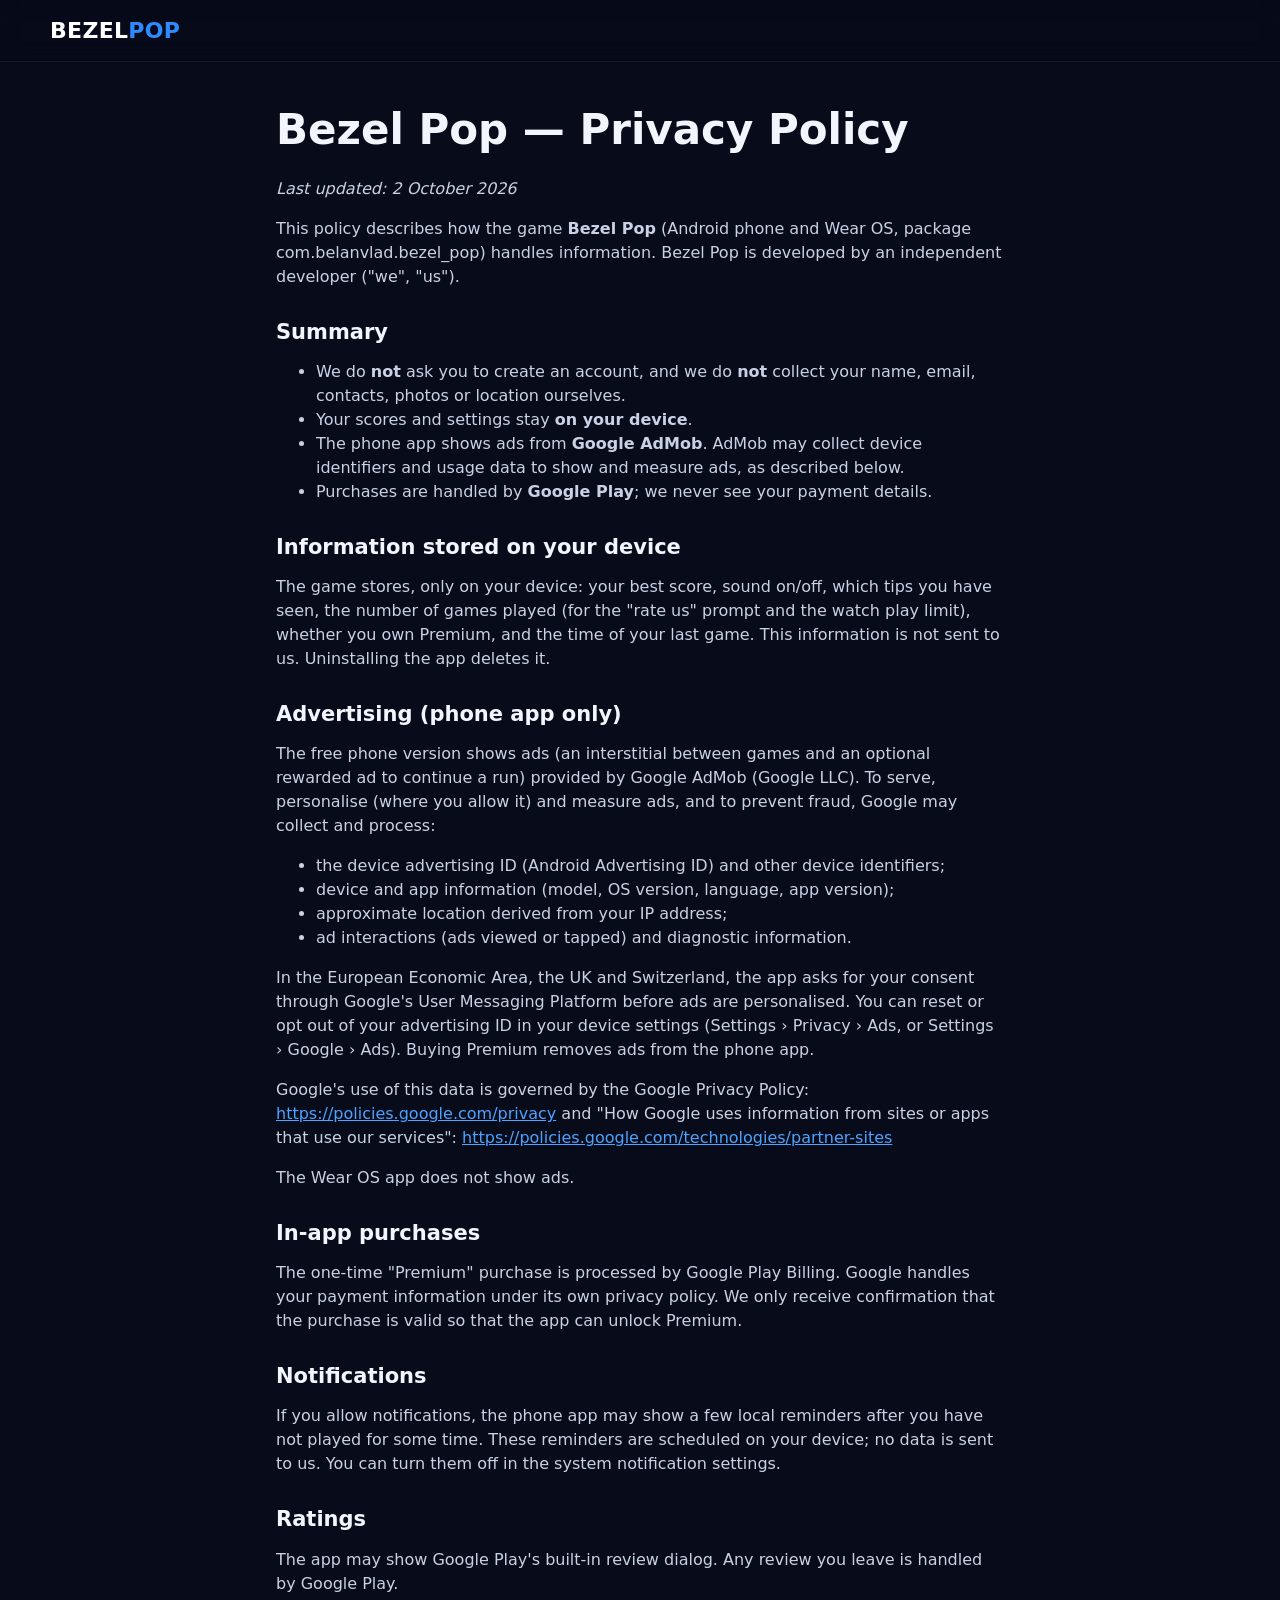
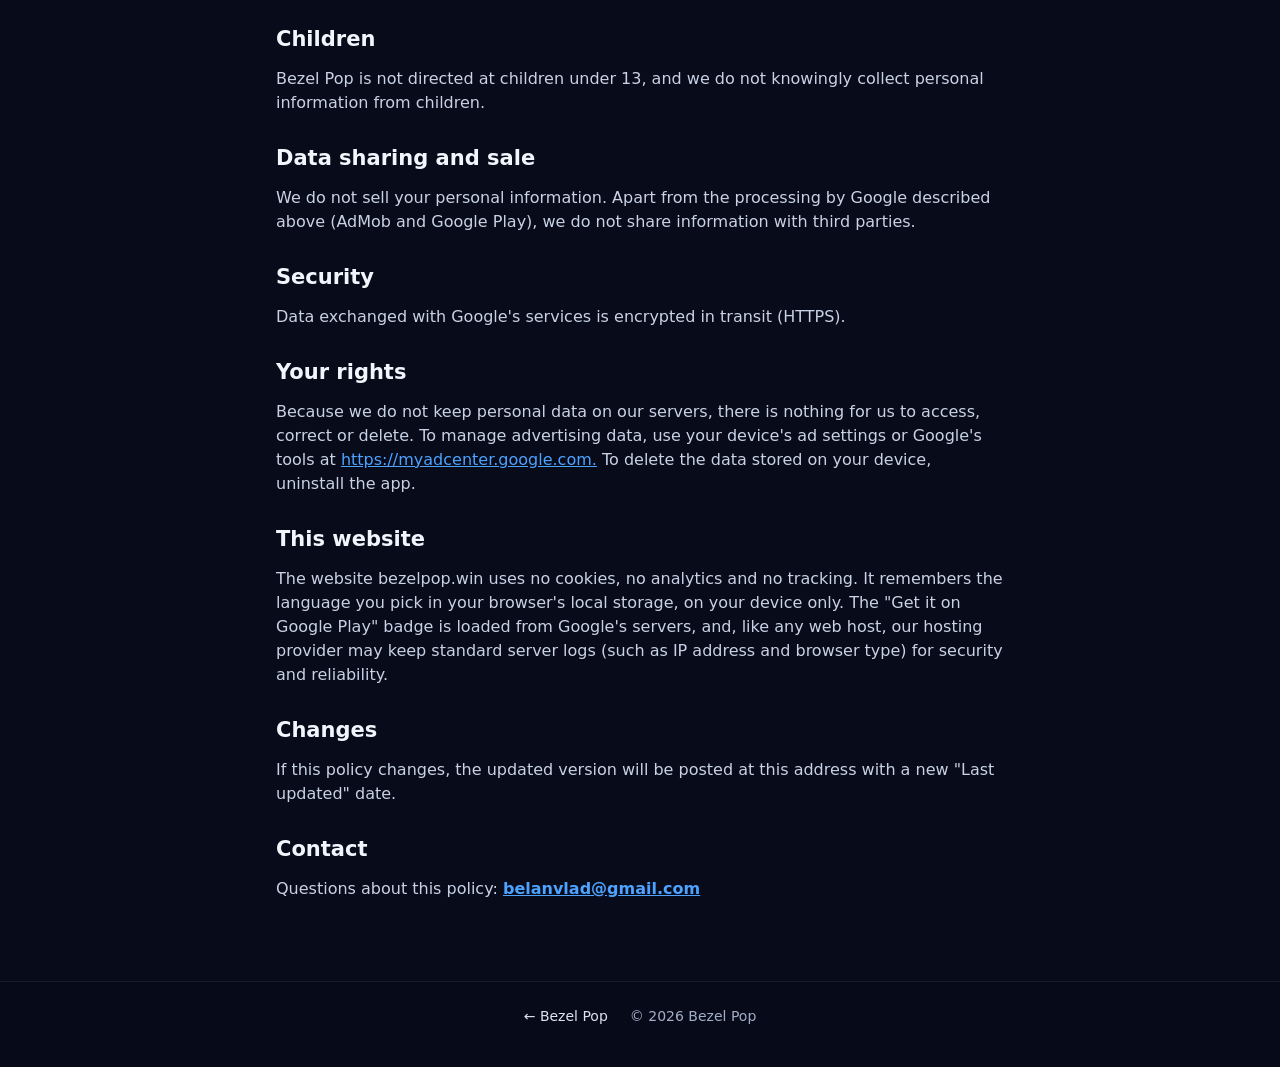
==== privacy/index.html @ d66e941f "Bezel Pop landing page" ====
<!doctype html>
<html lang="en">
<head>
<meta charset="utf-8">
<meta name="viewport" content="width=device-width, initial-scale=1">
<title>Privacy Policy — Bezel Pop</title>
<link rel="canonical" href="https://bezelpop.win/privacy/">
<meta name="theme-color" content="#070B1A">
<link rel="icon" type="image/png" href="../img/favicon-64.png">
<link rel="stylesheet" href="../style.css">
<style>
  .policy { max-width: 760px; margin: 0 auto; padding: 36px 16px 64px; }
  .policy h1 { font-size: clamp(30px, 5vw, 42px); font-weight: 900; margin: 0 0 6px; }
  .policy h2 { font-size: 21px; margin: 32px 0 8px; }
  .policy p, .policy li { color: #C9D2E4; }
  .policy a { word-break: break-word; }
</style>
</head>
<body>
<header class="nav"><a class="mark" href="../"><span>BEZEL</span><b>POP</b></a></header>
<main class="policy">
<h1>Bezel Pop — Privacy Policy</h1>
<p><em>Last updated: 2 October 2026</em></p>
<p>This policy describes how the game <strong>Bezel Pop</strong> (Android phone and Wear OS, package com.belanvlad.bezel_pop) handles information. Bezel Pop is developed by an independent developer (&quot;we&quot;, &quot;us&quot;).</p>
<h2>Summary</h2>
<ul>
<li>We do <strong>not</strong> ask you to create an account, and we do <strong>not</strong> collect your name, email, contacts, photos or location ourselves.</li>
<li>Your scores and settings stay <strong>on your device</strong>.</li>
<li>The phone app shows ads from <strong>Google AdMob</strong>. AdMob may collect device identifiers and usage data to show and measure ads, as described below.</li>
<li>Purchases are handled by <strong>Google Play</strong>; we never see your payment details.</li>
</ul>
<h2>Information stored on your device</h2>
<p>The game stores, only on your device: your best score, sound on/off, which tips you have seen, the number of games played (for the &quot;rate us&quot; prompt and the watch play limit), whether you own Premium, and the time of your last game. This information is not sent to us. Uninstalling the app deletes it.</p>
<h2>Advertising (phone app only)</h2>
<p>The free phone version shows ads (an interstitial between games and an optional rewarded ad to continue a run) provided by Google AdMob (Google LLC). To serve, personalise (where you allow it) and measure ads, and to prevent fraud, Google may collect and process:</p>
<ul>
<li>the device advertising ID (Android Advertising ID) and other device identifiers;</li>
<li>device and app information (model, OS version, language, app version);</li>
<li>approximate location derived from your IP address;</li>
<li>ad interactions (ads viewed or tapped) and diagnostic information.</li>
</ul>
<p>In the European Economic Area, the UK and Switzerland, the app asks for your consent through Google&#x27;s User Messaging Platform before ads are personalised. You can reset or opt out of your advertising ID in your device settings (Settings › Privacy › Ads, or Settings › Google › Ads). Buying Premium removes ads from the phone app.</p>
<p>Google&#x27;s use of this data is governed by the Google Privacy Policy: <a href="https://policies.google.com/privacy">https://policies.google.com/privacy</a> and &quot;How Google uses information from sites or apps that use our services&quot;: <a href="https://policies.google.com/technologies/partner-sites">https://policies.google.com/technologies/partner-sites</a></p>
<p>The Wear OS app does not show ads.</p>
<h2>In-app purchases</h2>
<p>The one-time &quot;Premium&quot; purchase is processed by Google Play Billing. Google handles your payment information under its own privacy policy. We only receive confirmation that the purchase is valid so that the app can unlock Premium.</p>
<h2>Notifications</h2>
<p>If you allow notifications, the phone app may show a few local reminders after you have not played for some time. These reminders are scheduled on your device; no data is sent to us. You can turn them off in the system notification settings.</p>
<h2>Ratings</h2>
<p>The app may show Google Play&#x27;s built-in review dialog. Any review you leave is handled by Google Play.</p>
<h2>Children</h2>
<p>Bezel Pop is not directed at children under 13, and we do not knowingly collect personal information from children.</p>
<h2>Data sharing and sale</h2>
<p>We do not sell your personal information. Apart from the processing by Google described above (AdMob and Google Play), we do not share information with third parties.</p>
<h2>Security</h2>
<p>Data exchanged with Google&#x27;s services is encrypted in transit (HTTPS).</p>
<h2>Your rights</h2>
<p>Because we do not keep personal data on our servers, there is nothing for us to access, correct or delete. To manage advertising data, use your device&#x27;s ad settings or Google&#x27;s tools at <a href="https://myadcenter.google.com.">https://myadcenter.google.com.</a> To delete the data stored on your device, uninstall the app.</p>
<h2>This website</h2>
<p>The website bezelpop.win uses no cookies, no analytics and no tracking. It remembers the language you pick in your browser&#x27;s local storage, on your device only. The &quot;Get it on Google Play&quot; badge is loaded from Google&#x27;s servers, and, like any web host, our hosting provider may keep standard server logs (such as IP address and browser type) for security and reliability.</p>
<h2>Changes</h2>
<p>If this policy changes, the updated version will be posted at this address with a new &quot;Last updated&quot; date.</p>
<h2>Contact</h2>
<p>Questions about this policy: <strong><a href="mailto:belanvlad@gmail.com">belanvlad@gmail.com</a></strong></p>
</main>
<footer class="foot"><a href="../">← Bezel Pop</a><span>© 2026 Bezel Pop</span></footer>
</body>
</html>
---- style.css ----
:root {
  --bg: #070B1A;
  --text: #F2F5FC;
  --muted: #A3AEC6;
  --blue: #2E8BFF;
  --blue2: #4DA3FF;
  --red: #FF4757;
  --green: #4CD964;
  --yellow: #FFC94D;
  --violet: #A970FF;
  --pink: #FF4F9A;
  --glass: rgba(18, 26, 52, .62);
  --edge: rgba(120, 170, 255, .18);
  color-scheme: dark;
}

* { box-sizing: border-box; }
html { scroll-behavior: smooth; }
body {
  position: relative; margin: 0; background: var(--bg); color: var(--text);
  font-family: system-ui, -apple-system, "Segoe UI", Roboto, "Helvetica Neue", Arial, sans-serif;
  line-height: 1.5; -webkit-font-smoothing: antialiased; overflow-x: hidden;
}
img { max-width: 100%; display: block; }
a { color: var(--blue2); }

/* ---------- neon background: big soft glossy blobs ---------- */
.bg { position: absolute; inset: 0; z-index: -1; overflow: hidden; pointer-events: none;
  background: radial-gradient(1100px 700px at 70% 10%, #1A1F5C 0%, transparent 60%),
              radial-gradient(900px 600px at 0% 60%, #2A0F4D 0%, transparent 60%), var(--bg); }
.blob {
  --c: var(--blue);
  position: absolute; left: var(--x); top: var(--y); width: var(--s); height: var(--s);
  transform: translate(-50%, -50%); border-radius: 50%; opacity: .8; filter: blur(1.5px);
  background:
    radial-gradient(circle at 34% 30%, rgba(255, 255, 255, .55) 0 6%, transparent 18%),
    radial-gradient(circle at 40% 36%, color-mix(in srgb, var(--c) 60%, #fff) 0%, var(--c) 45%, color-mix(in srgb, var(--c) 55%, #000) 80%, transparent 82%);
  box-shadow: 0 0 120px color-mix(in srgb, var(--c) 45%, transparent);
}
.blob.blue { --c: #2E6BFF; } .blob.pink { --c: #FF2E88; } .blob.green { --c: #2BD46A; }
.blob.yellow { --c: #FFB21E; } .blob.violet { --c: #8A3CFF; } .blob.red { --c: #FF3B4E; opacity: .55; }

/* ---------- nav ---------- */
.nav {
  position: sticky; top: 0; z-index: 10; display: flex; align-items: center; gap: 28px;
  padding: 14px max(16px, calc((100vw - 1180px) / 2));
  background: rgba(7, 11, 26, .62); backdrop-filter: blur(12px); border-bottom: 1px solid rgba(255, 255, 255, .06);
}
.mark { text-decoration: none; font-weight: 900; font-size: 22px; letter-spacing: .3px; color: #fff; }
.mark b, .headline span { color: var(--blue); }
.links { display: flex; gap: 26px; }
.links a { color: #DCE3F2; text-decoration: none; font-weight: 600; font-size: 15px; }
.links a:hover { color: #fff; }
.nav-right { margin-left: auto; display: flex; align-items: center; gap: 14px; }
.langs { display: flex; gap: 2px; }
.langs button { background: none; border: 0; color: var(--muted); font: 700 12px/1 inherit; padding: 7px 8px; border-radius: 999px; cursor: pointer; }
.langs button[aria-pressed="true"] { color: #fff; background: rgba(255, 255, 255, .1); }
.btn {
  background: linear-gradient(180deg, #3B9BFF, #1C6FF0); color: #fff; text-decoration: none; font-weight: 800;
  padding: 11px 20px; border-radius: 999px; box-shadow: 0 6px 24px rgba(46, 139, 255, .45); white-space: nowrap;
}

main { padding: 0 16px; }
section { max-width: 1180px; margin: 0 auto; }

/* ---------- hero ---------- */
.hero { display: grid; grid-template-columns: 1fr 1.08fr; align-items: center; gap: 10px; padding: 34px 0 10px; }
.eyebrow { margin: 0 0 12px; font-size: 13px; font-weight: 800; letter-spacing: .14em; text-transform: uppercase; color: #C9D3EA; }
.headline { margin: 0; font-weight: 900; font-size: clamp(46px, 6.4vw, 84px); line-height: .98; letter-spacing: -1.5px; white-space: nowrap; }
.lead { font-size: clamp(16px, 1.7vw, 19px); color: #D5DCEC; max-width: 470px; margin: 18px 0 24px; }
.cta { display: flex; gap: 12px; flex-wrap: wrap; }
.badge img { height: 76px; width: auto; margin: -11px; }
.optimized { display: flex; align-items: center; gap: 10px; color: #C9D3EA; font-weight: 600; margin: 26px 0 0; }
.optimized svg { width: 26px; height: 26px; color: #8FA3C8; }
.hero-art img {
  width: 100%;
  -webkit-mask-image: radial-gradient(closest-side, #000 72%, transparent 100%);
  mask-image: radial-gradient(closest-side, #000 72%, transparent 100%);
}

/* ---------- screenshot tiles ---------- */
.shots { display: grid; grid-template-columns: repeat(5, 1fr); gap: 16px; padding: 18px 0 8px; }
.shots figure { margin: 0; }
.shots img {
  aspect-ratio: 1; object-fit: cover; width: 100%; border-radius: 18px;
  border: 2px solid rgba(77, 163, 255, .7);
  box-shadow: 0 0 24px rgba(46, 139, 255, .35), inset 0 0 0 1px rgba(255, 255, 255, .05);
}
.shots figure:nth-child(2) img { border-color: rgba(169, 112, 255, .8); box-shadow: 0 0 24px rgba(169, 112, 255, .35); }
.shots figure:nth-child(3) img { border-color: rgba(255, 140, 50, .85); box-shadow: 0 0 24px rgba(255, 122, 26, .4); }
.shots figure:nth-child(5) img { border-color: rgba(255, 71, 87, .75); box-shadow: 0 0 24px rgba(255, 71, 87, .35); }
.shots figcaption { margin-top: 10px; text-align: center; font-weight: 800; font-size: 14px; }

/* ---------- blocks / tiles ---------- */
.block { padding: 46px 0 4px; }
h2 { font-size: clamp(26px, 3.2vw, 34px); line-height: 1.1; margin: 0 0 18px; font-weight: 900; }
.row { display: grid; gap: 14px; }
.row.three { grid-template-columns: repeat(3, 1fr); }
.row.four { grid-template-columns: repeat(4, 1fr); }
.tile {
  display: flex; align-items: center; gap: 18px; padding: 18px 20px;
  background: var(--glass); border: 1px solid var(--edge); border-radius: 18px;
  backdrop-filter: blur(10px); box-shadow: 0 10px 30px rgba(0, 0, 0, .25);
}
.tile h3 { margin: 0 0 4px; font-size: 18px; font-weight: 900; }
.tile p { margin: 0; color: var(--muted); font-size: 14.5px; }
.tile.compact { align-items: flex-start; }
.sym { width: 34px; height: 34px; flex: 0 0 auto; filter: drop-shadow(0 0 8px rgba(255, 255, 255, .15)); }
.ico { flex: 0 0 auto; min-width: 74px; display: flex; align-items: center; justify-content: center; }
.ico.balls { display: grid; grid-template-columns: repeat(2, 30px); gap: 2px; }
.ico.balls.line { display: flex; gap: 3px; }
.ico.x8 { font-size: 44px; font-weight: 900; color: var(--yellow); text-shadow: 0 0 16px rgba(255, 140, 30, .7); }

/* glossy balls — same palette & lighting as the game */
.b {
  --c: var(--blue2); display: inline-block; width: 30px; height: 30px; border-radius: 50%;
  background:
    radial-gradient(circle at 33% 28%, rgba(255, 255, 255, .95) 0 7%, transparent 9%),
    radial-gradient(circle at 36% 32%, color-mix(in srgb, var(--c) 55%, #fff) 0%, var(--c) 48%, color-mix(in srgb, var(--c) 62%, #000) 100%);
  box-shadow: 0 3px 8px rgba(0, 0, 0, .45), 0 0 14px color-mix(in srgb, var(--c) 40%, transparent);
}
.b.red { --c: var(--red); } .b.blue { --c: var(--blue2); } .b.green { --c: var(--green); }
.b.yellow { --c: var(--yellow); } .b.violet { --c: var(--violet); }
.b.big { width: 62px; height: 62px; }
.b.stone {
  background: radial-gradient(circle at 34% 30%, rgba(255, 255, 255, .4) 0 6%, transparent 8%),
              radial-gradient(circle at 38% 34%, #D9DBDF 0%, #B7BBC3 50%, #7A7F89 100%);
  box-shadow: 0 3px 8px rgba(0, 0, 0, .45);
}
.b.rainbow {
  background: radial-gradient(circle at 33% 28%, rgba(255, 255, 255, .9) 0 7%, transparent 9%),
              radial-gradient(circle at 40% 35%, rgba(255, 255, 255, .35), transparent 55%),
              conic-gradient(var(--red), var(--yellow), var(--green), var(--blue2), var(--violet), var(--red));
  animation: spin 6s linear infinite; box-shadow: 0 0 22px rgba(169, 112, 255, .5);
}
.b.eight {
  display: inline-grid; place-items: center;
  background: radial-gradient(circle at 33% 28%, rgba(255, 255, 255, .7) 0 6%, transparent 8%),
              radial-gradient(circle at 38% 34%, #5B616D 0%, #1B1E24 50%, #050608 100%);
  box-shadow: 0 0 0 2px rgba(255, 255, 255, .3), 0 0 26px rgba(255, 122, 26, .65);
}
.b.eight span { width: 46%; height: 46%; border-radius: 50%; background: #F7F7F2; color: #111;
  display: grid; place-items: center; font-weight: 900; font-size: 19px; transform: translate(-6%, -8%); }
@keyframes spin { to { transform: rotate(360deg); } }

/* ---------- watch ---------- */
.watch { display: grid; grid-template-columns: 1fr 1.05fr; gap: 36px; align-items: center; }
.devices { position: relative; height: 380px; }
.watchface {
  position: absolute; left: 2%; top: 30px; width: 270px; height: 270px; border-radius: 50%; padding: 18px;
  background: repeating-conic-gradient(#2A3040 0 2deg, #171B26 2deg 5deg);
  box-shadow: 0 0 0 6px #10131C, 0 24px 60px rgba(0, 0, 0, .6), 0 0 40px rgba(46, 139, 255, .25);
}
.watchface img { width: 100%; height: 100%; border-radius: 50%; object-fit: cover; }
.phone {
  position: absolute; left: 42%; top: 0; width: 200px; aspect-ratio: 9 / 18; border-radius: 30px; padding: 8px;
  background: #0C0F18; transform: rotate(10deg);
  box-shadow: 0 0 0 2px #2B3346, 0 30px 70px rgba(0, 0, 0, .6), 0 0 50px rgba(169, 112, 255, .25);
}
.phone img { width: 100%; height: 100%; object-fit: cover; object-position: center 60%; border-radius: 23px; }
.watch-text p { color: #D5DCEC; font-size: 17px; }
.checks { list-style: none; padding: 0; margin: 16px 0 0; }
.checks li { position: relative; padding-left: 32px; margin: 10px 0; color: #DCE3F2; }
.checks li::before {
  content: ""; position: absolute; left: 0; top: 2px; width: 20px; height: 20px; border-radius: 50%;
  background: var(--blue) url("data:image/svg+xml,%3Csvg xmlns='http://www.w3.org/2000/svg' viewBox='0 0 20 20'%3E%3Cpath d='M5 10.5l3 3 7-7' fill='none' stroke='white' stroke-width='2.4' stroke-linecap='round' stroke-linejoin='round'/%3E%3C/svg%3E") center/14px no-repeat;
}

/* ---------- FAQ ---------- */
.faq details { background: var(--glass); border: 1px solid var(--edge); border-radius: 14px; margin: 10px 0; backdrop-filter: blur(10px); }
.faq summary { cursor: pointer; padding: 16px 20px; font-weight: 800; list-style: none; display: flex; justify-content: space-between; gap: 12px; }
.faq summary::-webkit-details-marker { display: none; }
.faq summary::after { content: "+"; color: var(--blue2); font-size: 22px; line-height: 1; }
.faq details[open] summary::after { content: "−"; }
.faq details p { margin: 0; padding: 0 20px 16px; color: var(--muted); }

/* ---------- final / footer ---------- */
.final { text-align: center; padding: 60px 0 36px; display: grid; justify-items: center; gap: 12px; }
.foot {
  display: flex; flex-wrap: wrap; gap: 10px 22px; justify-content: center; align-items: center;
  padding: 24px 16px 40px; border-top: 1px solid rgba(255, 255, 255, .07); color: var(--muted); font-size: 14px;
  background: rgba(7, 11, 26, .6);
}
.foot a { color: #DCE3F2; text-decoration: none; }
.foot small { flex-basis: 100%; text-align: center; opacity: .6; font-size: 12px; }

/* ---------- responsive ---------- */
@media (max-width: 1020px) { .links { display: none; } .row.four { grid-template-columns: repeat(2, 1fr); } }
@media (max-width: 880px) {
  .hero { grid-template-columns: 1fr; text-align: center; padding-top: 6px; }
  .hero-art { order: -1; margin: 0 -16px; }
  .hero-art img { border-radius: 0; }
  .lead { margin-left: auto; margin-right: auto; }
  .cta, .optimized { justify-content: center; }
  .headline { white-space: normal; }
  .shots { grid-template-columns: repeat(5, minmax(130px, 1fr)); overflow-x: auto; margin: 0 -16px; padding-left: 16px; padding-right: 16px; }
  .row.three, .row.four { grid-template-columns: 1fr; }
  .watch { grid-template-columns: 1fr; }
  .devices { height: 330px; max-width: 420px; width: 100%; margin: 0 auto; }
  .watchface { width: 220px; height: 220px; left: 0; }
  .phone { width: 160px; left: auto; right: 4%; }
  .blob { opacity: .55; }
}
@media (max-width: 520px) { .nav { gap: 10px; } .btn { padding: 9px 14px; font-size: 13px; } }
@media (max-width: 400px) { .btn { display: none; } }
@media (prefers-reduced-motion: reduce) { .b.rainbow { animation: none; } }
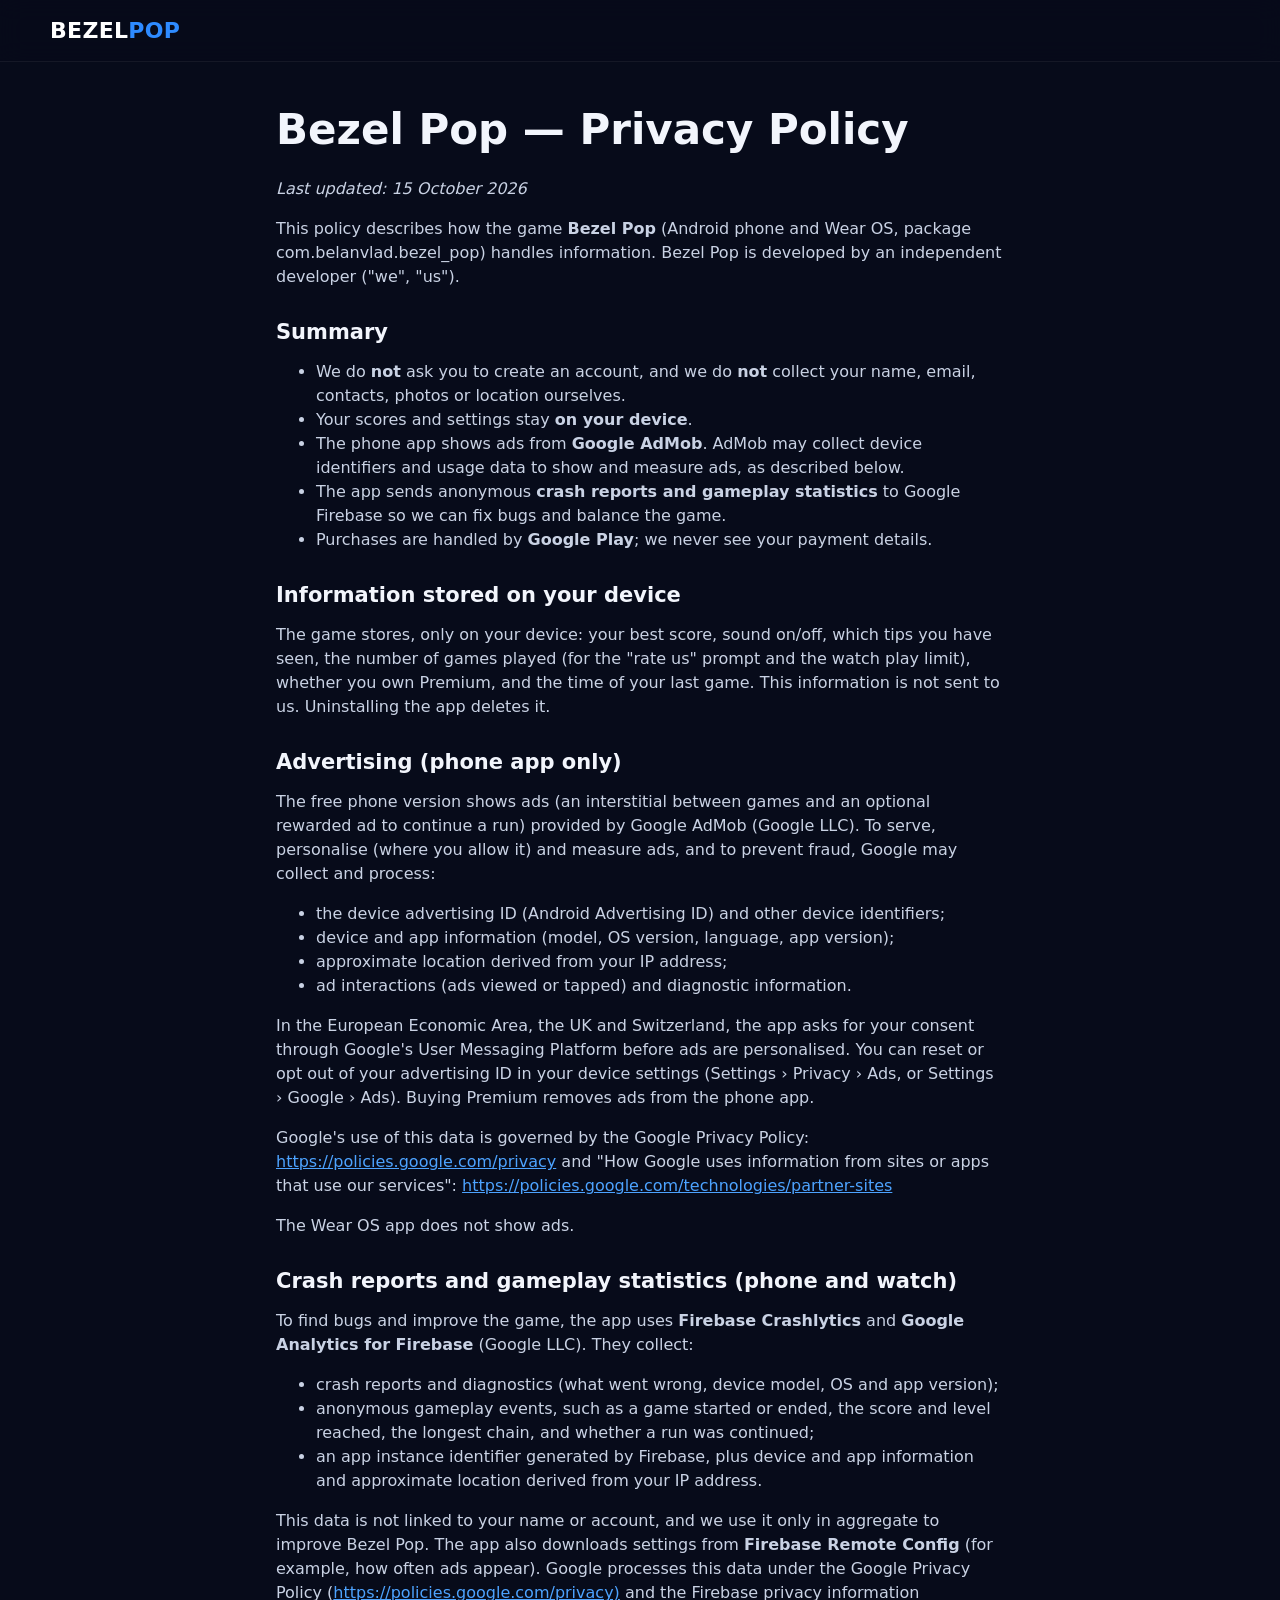
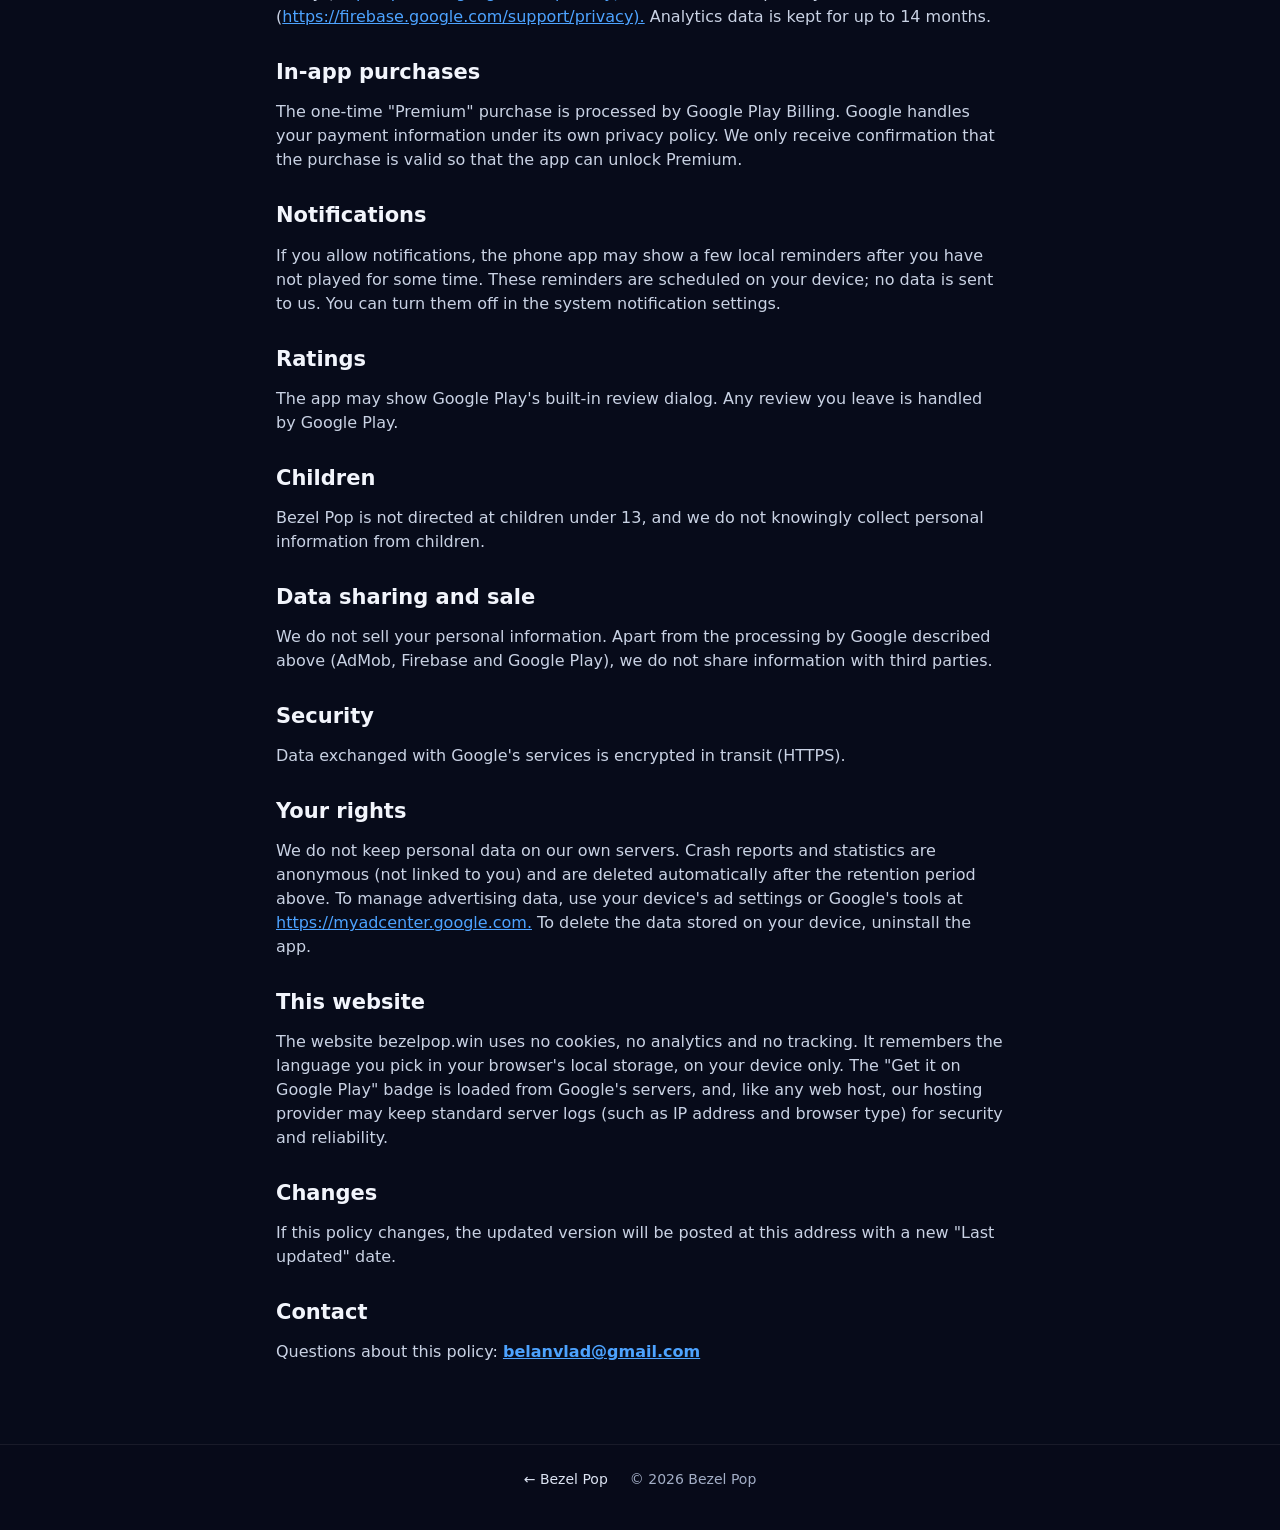
==== commit 44e2f075: "privacy: Firebase crash reports & statistics" ====
--- a/privacy/index.html
+++ b/privacy/index.html
@@ -20,13 +20,14 @@
 <header class="nav"><a class="mark" href="../"><span>BEZEL</span><b>POP</b></a></header>
 <main class="policy">
 <h1>Bezel Pop — Privacy Policy</h1>
-<p><em>Last updated: 2 October 2026</em></p>
+<p><em>Last updated: 15 October 2026</em></p>
 <p>This policy describes how the game <strong>Bezel Pop</strong> (Android phone and Wear OS, package com.belanvlad.bezel_pop) handles information. Bezel Pop is developed by an independent developer (&quot;we&quot;, &quot;us&quot;).</p>
 <h2>Summary</h2>
 <ul>
 <li>We do <strong>not</strong> ask you to create an account, and we do <strong>not</strong> collect your name, email, contacts, photos or location ourselves.</li>
 <li>Your scores and settings stay <strong>on your device</strong>.</li>
 <li>The phone app shows ads from <strong>Google AdMob</strong>. AdMob may collect device identifiers and usage data to show and measure ads, as described below.</li>
+<li>The app sends anonymous <strong>crash reports and gameplay statistics</strong> to Google Firebase so we can fix bugs and balance the game.</li>
 <li>Purchases are handled by <strong>Google Play</strong>; we never see your payment details.</li>
 </ul>
 <h2>Information stored on your device</h2>
@@ -42,6 +43,14 @@
 <p>In the European Economic Area, the UK and Switzerland, the app asks for your consent through Google&#x27;s User Messaging Platform before ads are personalised. You can reset or opt out of your advertising ID in your device settings (Settings › Privacy › Ads, or Settings › Google › Ads). Buying Premium removes ads from the phone app.</p>
 <p>Google&#x27;s use of this data is governed by the Google Privacy Policy: <a href="https://policies.google.com/privacy">https://policies.google.com/privacy</a> and &quot;How Google uses information from sites or apps that use our services&quot;: <a href="https://policies.google.com/technologies/partner-sites">https://policies.google.com/technologies/partner-sites</a></p>
 <p>The Wear OS app does not show ads.</p>
+<h2>Crash reports and gameplay statistics (phone and watch)</h2>
+<p>To find bugs and improve the game, the app uses <strong>Firebase Crashlytics</strong> and <strong>Google Analytics for Firebase</strong> (Google LLC). They collect:</p>
+<ul>
+<li>crash reports and diagnostics (what went wrong, device model, OS and app version);</li>
+<li>anonymous gameplay events, such as a game started or ended, the score and level reached, the longest chain, and whether a run was continued;</li>
+<li>an app instance identifier generated by Firebase, plus device and app information and approximate location derived from your IP address.</li>
+</ul>
+<p>This data is not linked to your name or account, and we use it only in aggregate to improve Bezel Pop. The app also downloads settings from <strong>Firebase Remote Config</strong> (for example, how often ads appear). Google processes this data under the Google Privacy Policy (<a href="https://policies.google.com/privacy)">https://policies.google.com/privacy)</a> and the Firebase privacy information (<a href="https://firebase.google.com/support/privacy).">https://firebase.google.com/support/privacy).</a> Analytics data is kept for up to 14 months.</p>
 <h2>In-app purchases</h2>
 <p>The one-time &quot;Premium&quot; purchase is processed by Google Play Billing. Google handles your payment information under its own privacy policy. We only receive confirmation that the purchase is valid so that the app can unlock Premium.</p>
 <h2>Notifications</h2>
@@ -51,11 +60,11 @@
 <h2>Children</h2>
 <p>Bezel Pop is not directed at children under 13, and we do not knowingly collect personal information from children.</p>
 <h2>Data sharing and sale</h2>
-<p>We do not sell your personal information. Apart from the processing by Google described above (AdMob and Google Play), we do not share information with third parties.</p>
+<p>We do not sell your personal information. Apart from the processing by Google described above (AdMob, Firebase and Google Play), we do not share information with third parties.</p>
 <h2>Security</h2>
 <p>Data exchanged with Google&#x27;s services is encrypted in transit (HTTPS).</p>
 <h2>Your rights</h2>
-<p>Because we do not keep personal data on our servers, there is nothing for us to access, correct or delete. To manage advertising data, use your device&#x27;s ad settings or Google&#x27;s tools at <a href="https://myadcenter.google.com.">https://myadcenter.google.com.</a> To delete the data stored on your device, uninstall the app.</p>
+<p>We do not keep personal data on our own servers. Crash reports and statistics are anonymous (not linked to you) and are deleted automatically after the retention period above. To manage advertising data, use your device&#x27;s ad settings or Google&#x27;s tools at <a href="https://myadcenter.google.com.">https://myadcenter.google.com.</a> To delete the data stored on your device, uninstall the app.</p>
 <h2>This website</h2>
 <p>The website bezelpop.win uses no cookies, no analytics and no tracking. It remembers the language you pick in your browser&#x27;s local storage, on your device only. The &quot;Get it on Google Play&quot; badge is loaded from Google&#x27;s servers, and, like any web host, our hosting provider may keep standard server logs (such as IP address and browser type) for security and reliability.</p>
 <h2>Changes</h2>
--- a/style.css
+++ b/style.css
@@ -64,16 +64,16 @@
 section { max-width: 1180px; margin: 0 auto; }
 
 /* ---------- hero ---------- */
-.hero { display: grid; grid-template-columns: 1fr 1.08fr; align-items: center; gap: 10px; padding: 34px 0 10px; }
+.hero { display: grid; grid-template-columns: minmax(0, 1fr) minmax(0, 1.08fr); align-items: center; gap: 10px; padding: 34px 0 10px; }
 .eyebrow { margin: 0 0 12px; font-size: 13px; font-weight: 800; letter-spacing: .14em; text-transform: uppercase; color: #C9D3EA; }
-.headline { margin: 0; font-weight: 900; font-size: clamp(46px, 6.4vw, 84px); line-height: .98; letter-spacing: -1.5px; white-space: nowrap; }
+.headline { margin: 0; font-weight: 900; font-size: clamp(40px, 4.8vw, 62px); line-height: .98; letter-spacing: -1.5px; white-space: nowrap; }
 .lead { font-size: clamp(16px, 1.7vw, 19px); color: #D5DCEC; max-width: 470px; margin: 18px 0 24px; }
 .cta { display: flex; gap: 12px; flex-wrap: wrap; }
 .badge img { height: 76px; width: auto; margin: -11px; }
 .optimized { display: flex; align-items: center; gap: 10px; color: #C9D3EA; font-weight: 600; margin: 26px 0 0; }
 .optimized svg { width: 26px; height: 26px; color: #8FA3C8; }
 .hero-art img {
-  width: 100%;
+  width: 100%; height: auto; max-height: min(640px, 78vh); object-fit: contain; margin: 0 auto;
   -webkit-mask-image: radial-gradient(closest-side, #000 72%, transparent 100%);
   mask-image: radial-gradient(closest-side, #000 72%, transparent 100%);
 }
